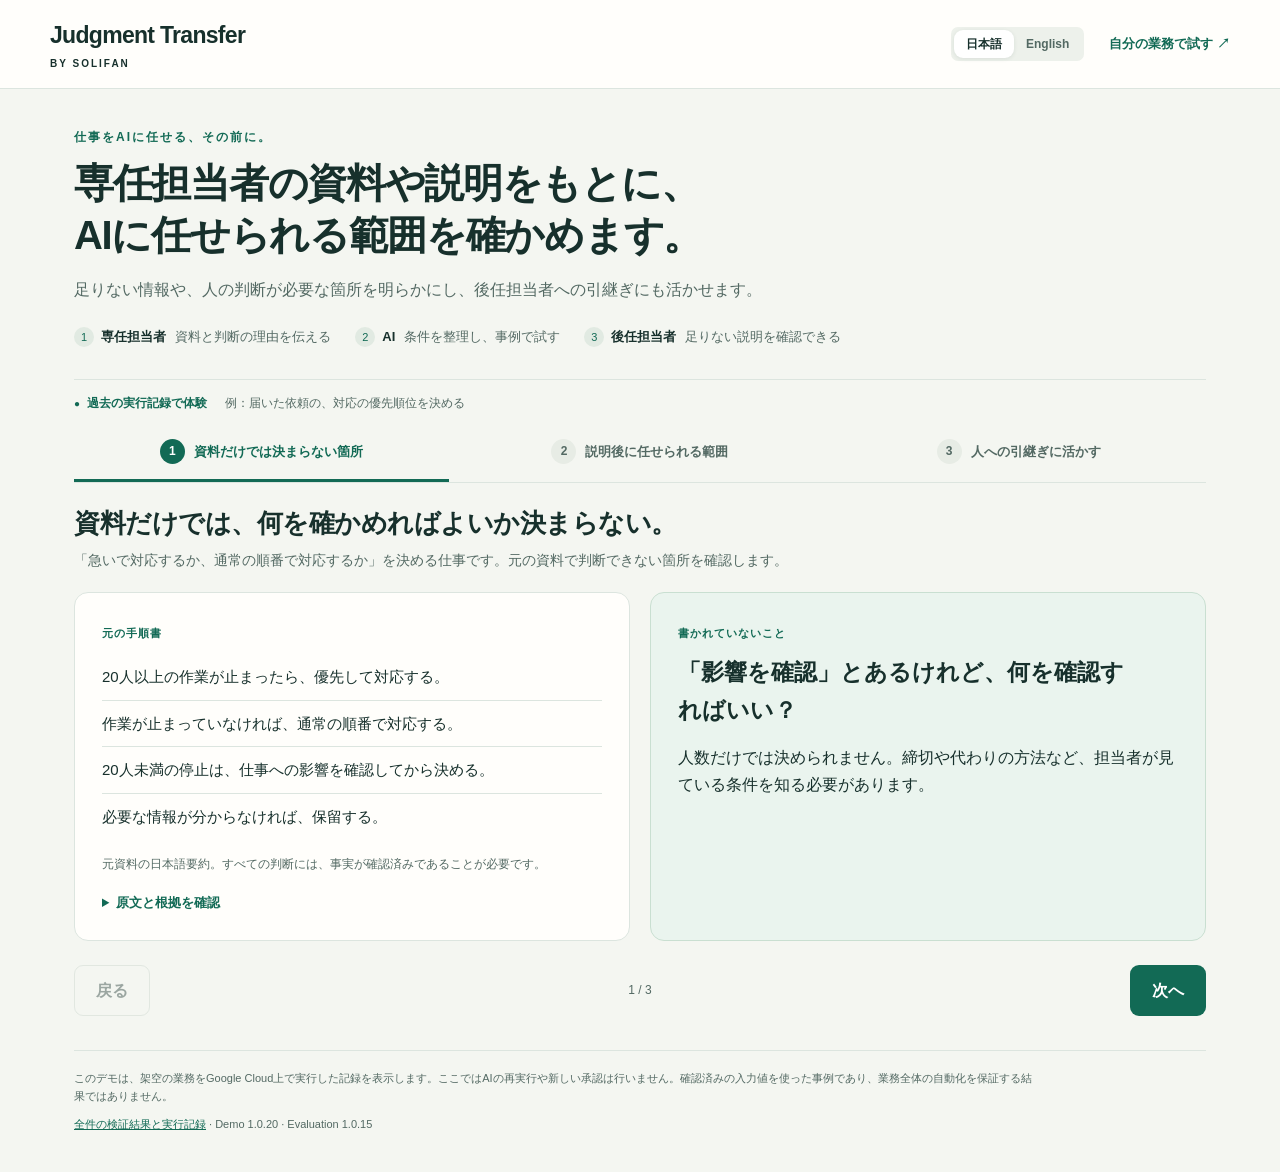
==== app/web/demo/index.html @ 3b1af9bf "Align AI delegation demo, result views and unresolved-source handling in 1.0.20" ====
<!doctype html>
<html lang="ja">
<head><meta charset="utf-8"><meta name="viewport" content="width=device-width,initial-scale=1"><title>Judgment Transfer — AIに任せられる範囲を確かめる</title><link rel="stylesheet" href="demo.css"></head>
<body>
<header><a class="brand" href="#1">Judgment Transfer <span>by SOLIFAN</span></a><div class="header-actions"><div class="language" role="group" aria-label="Language"><button id="ja" aria-pressed="true">日本語</button><button id="en" aria-pressed="false">English</button></div><a id="workspace" class="workspace" href="/">自分の業務で試す ↗</a></div></header>
<main>
<section class="intro"><p class="eyebrow" id="eyebrow"></p><h1 id="headline"></h1><p class="lead" id="lead"></p><div class="roles" id="roles"></div></section>
<div class="demo-bar"><span class="recording" id="recording"></span><span id="example-label"></span></div>
<nav id="steps" aria-label="Demo steps"></nav>
<section id="stage" aria-live="polite"></section>
<div class="step-controls"><button id="previous" class="secondary"></button><span id="progress"></span><button id="next"></button></div>
<footer><p id="scope"></p><a id="evidence-link" href="/assets/review/index.html"></a><span> · </span><span id="version"></span></footer>
</main>
<script src="evidence.js"></script><script src="demo.js"></script>
</body></html>
---- app/web/demo/demo.css ----
*{box-sizing:border-box} :root{--ink:#17302c;--muted:#536963;--line:#dce5df;--green:#126a55;--light:#eaf4ee;--amber:#986217;--paper:#fffefb} body{margin:0;background:#f4f6f1;color:var(--ink);font-family:Inter,"Noto Sans JP",-apple-system,BlinkMacSystemFont,"Segoe UI",sans-serif;font-size:16px;line-height:1.7}button,a{-webkit-tap-highlight-color:transparent}button{font:inherit;cursor:pointer;border:1px solid transparent;border-radius:9px;background:var(--green);color:white;padding:11px 21px;font-weight:650}button:hover{filter:brightness(.94)}button:focus-visible,a:focus-visible,summary:focus-visible{outline:3px solid #c48e37;outline-offset:4px}button:disabled{opacity:.4;cursor:default}a{color:var(--green)}header{min-height:80px;padding:16px max(24px,calc((100vw - 1180px)/2));display:flex;align-items:center;justify-content:space-between;gap:20px;border-bottom:1px solid var(--line);background:var(--paper)}.brand{font-size:23px;font-weight:760;color:var(--ink);text-decoration:none;letter-spacing:-.7px;white-space:nowrap}.brand span{display:block;font-size:10px;letter-spacing:2px;text-transform:uppercase;font-weight:650}.header-actions{display:flex;align-items:center;gap:25px}.language{display:flex;background:#edf1eb;border-radius:7px;padding:3px}.language button{padding:3px 11px;font-size:12px;color:var(--muted);background:none}.language button[aria-pressed=true]{background:white;box-shadow:0 1px 4px #17302c18;color:var(--ink)}.workspace{font-size:13px;font-weight:700;text-decoration:none}main{max-width:1180px;margin:auto;padding:38px 24px}.intro{position:relative;margin-bottom:31px;max-width:960px}.eyebrow{font-size:12px;font-weight:800;letter-spacing:2px;color:var(--green);margin:0 0 10px}h1{white-space:pre-line;font-size:clamp(28px,3.3vw,40px);letter-spacing:-1.3px;line-height:1.3;margin:0 0 15px;font-weight:740}.lead{max-width:900px;color:var(--muted);margin:0;font-size:16px}.roles{display:flex;gap:24px;flex-wrap:wrap;margin-top:22px}.roles span{font-size:13px;color:var(--muted)}.roles b{color:var(--ink);margin-right:9px}.roles i{font-style:normal;font-size:11px;background:#e1eae2;color:var(--green);border-radius:50%;padding:4px 7px;margin-right:7px}.demo-bar{display:flex;gap:18px;flex-wrap:wrap;font-size:12px;padding:13px 0 14px;border-top:1px solid var(--line);color:var(--muted)}.recording{font-weight:700;color:var(--green)}.recording:before{content:'●';margin-right:7px;font-size:10px}nav{display:grid;grid-template-columns:repeat(3,1fr);gap:4px;border-bottom:1px solid var(--line);margin-bottom:22px}nav button{padding:12px 5px 15px;border:0;border-bottom:3px solid transparent;border-radius:0;background:transparent;color:var(--muted);font-size:13px;display:flex;align-items:center;justify-content:center;gap:9px}nav button b{background:#e7ece5;border-radius:50%;width:25px;height:25px;line-height:25px;font-size:12px}nav button[aria-current=step]{color:var(--green);border-color:var(--green)}nav button[aria-current=step] b{background:var(--green);color:white}#stage{min-height:390px}.stage-heading{margin:0 0 20px;display:flex;justify-content:space-between;gap:16px;align-items:center}.stage-heading h2{font-size:26px;line-height:1.4;letter-spacing:-.5px;margin:0}.stage-heading p{margin:7px 0 0;color:var(--muted);font-size:14px}.label{display:inline-block;font-size:11px;font-weight:750;letter-spacing:1px;color:var(--green);margin:0 0 11px}.columns{display:grid;grid-template-columns:1fr 1fr;gap:20px}.card{background:var(--paper);padding:25px 27px;border:1px solid var(--line);border-radius:14px}.card h3{font-size:20px;line-height:1.45;margin:0 0 14px}.card p{margin:0 0 14px}.card p:last-child{margin-bottom:0}.tinted{background:var(--light);border-color:#c9dfd1}.amber{background:#fbf4e7;border-color:#ead8b7}.pill{display:inline-block;padding:4px 10px;border-radius:6px;font-size:12px;font-weight:700;background:var(--light);color:var(--green)}.pill.hold{background:#fff1d5;color:var(--amber)}.paper-lines{padding:0;list-style:none;margin:0}.paper-lines li{padding:10px 0;border-bottom:1px solid var(--line);font-size:15px}.paper-lines li:last-child{border-bottom:0}.question{font-size:23px;line-height:1.65;font-weight:650;max-width:460px}.quote{font-size:18px;font-weight:550;line-height:1.9;margin:0;border-left:3px solid #7ba890;padding-left:20px}.note{font-size:12px;color:var(--muted);line-height:1.7;margin-top:15px!important}.checklist{list-style:none;padding:0;margin:10px 0}.checklist li{padding:9px 0;border-bottom:1px solid var(--line)}.checklist li:before{content:'✓';color:var(--green);font-weight:800;margin-right:12px}.checklist li:last-child{border:0}.outcome{margin:17px 0 0!important;padding-top:15px;border-top:1px solid #c9dfd1;font-size:20px;font-weight:750}.wide-note{margin-top:18px;background:#e8ede7;padding:14px 20px;border-radius:9px;font-size:14px}details{font-size:13px;margin-top:18px;color:var(--muted)}summary{cursor:pointer;font-weight:650;color:var(--green)}pre{white-space:pre-wrap;word-break:break-word;padding:13px;background:#f1f3ee;border-radius:7px;font-size:11px;max-height:300px;overflow:auto}.case-tabs{display:grid;grid-template-columns:repeat(3,1fr);gap:12px;margin-bottom:18px}.case-tabs button{text-align:left;background:white;color:var(--ink);border:1px solid var(--line);padding:14px 17px;font-size:14px}.case-tabs button small{display:block;color:var(--muted);font-size:12px;margin-top:3px}.case-tabs button[aria-pressed=true]{border:2px solid var(--green);padding:13px 16px;background:var(--light)}.facts{display:grid;grid-template-columns:1fr 1fr;gap:8px;margin:10px 0 0}.facts div{padding:9px 10px;background:#f2f4ee;border-radius:7px}.facts dt{font-size:11px;color:var(--muted)}.facts dd{margin:1px 0;font-size:15px;font-weight:650}.facts .unknown{background:#fff0cf;color:#865d1d}.comparison{display:grid;grid-template-columns:1fr 1fr;gap:12px}.comparison>div{padding:16px;background:#f2f4ee;border-radius:9px}.comparison>div:last-child{background:var(--light)}.comparison b{display:block;font-size:23px;margin-top:8px}.comparison small{color:var(--muted);font-size:12px}.receipt-line{font-size:12px;color:var(--green);margin-top:14px!important}.handover{font-size:15px;border-collapse:collapse;width:100%}.handover td,.handover th{padding:12px 5px;text-align:left;border-bottom:1px solid var(--line)}.handover th{font-size:11px;color:var(--muted)}.handover td:last-child{color:var(--muted)}.step-controls{display:flex;justify-content:space-between;align-items:center;margin-top:24px}.secondary{background:transparent;color:var(--ink);border:1px solid #c6d2c9}#progress{font-size:12px;color:var(--muted)}footer{border-top:1px solid var(--line);margin-top:34px;padding-top:18px;font-size:11px;color:var(--muted)}footer p{max-width:960px;margin:0 0 9px}.action-row{display:flex;gap:14px;align-items:center;flex-wrap:wrap;margin-top:20px}.action-link{display:inline-block;background:var(--green);color:white;padding:11px 20px;border-radius:8px;text-decoration:none;font-weight:650}.screen-reader{position:absolute;width:1px;height:1px;padding:0;margin:-1px;overflow:hidden;clip:rect(0,0,0,0);white-space:nowrap;border:0}@media(max-width:760px){header{padding:12px 18px;align-items:start}.brand{font-size:18px}.header-actions{gap:8px;flex-direction:column;align-items:end}.workspace{font-size:11px}main{padding:26px 18px}.intro{margin-bottom:24px}h1{font-size:32px}.lead{font-size:14px}.roles{gap:8px 18px}.roles span{font-size:11px}.roles i{display:none}nav{gap:0}nav button{font-size:10px;display:block;padding:8px 1px}nav button b{display:block;margin:auto auto 5px}#stage{min-height:0}.stage-heading h2{font-size:23px}.columns{grid-template-columns:1fr}.card{padding:21px}.case-tabs{gap:6px}.case-tabs button{font-size:11px;padding:10px}.case-tabs button[aria-pressed=true]{padding:9px}.case-tabs button small{font-size:10px}.comparison b{font-size:21px}.question{font-size:21px}.step-controls button{font-size:13px;padding:10px 14px}.handover{font-size:13px}}@media(prefers-reduced-motion:no-preference){#stage{animation:appear .2s ease-out}@keyframes appear{from{opacity:.4;transform:translateY(3px)}to{opacity:1;transform:translateY(0)}}}

.results-first{grid-template-columns:1.2fr 1fr}.result-explanation{margin-top:18px!important}.supporting-details{margin-top:18px}.supporting-details>.card{padding-top:18px;padding-bottom:18px}.supporting-details details{margin-top:0}.supporting-details details[open]>summary{margin-bottom:18px}.supporting-details details details{margin-top:18px}.supporting-details .outcome{margin-bottom:22px!important}@media(max-width:760px){.results-first{grid-template-columns:1fr}nav button{font-size:11px;padding:10px 6px}nav button b{margin-bottom:7px}}
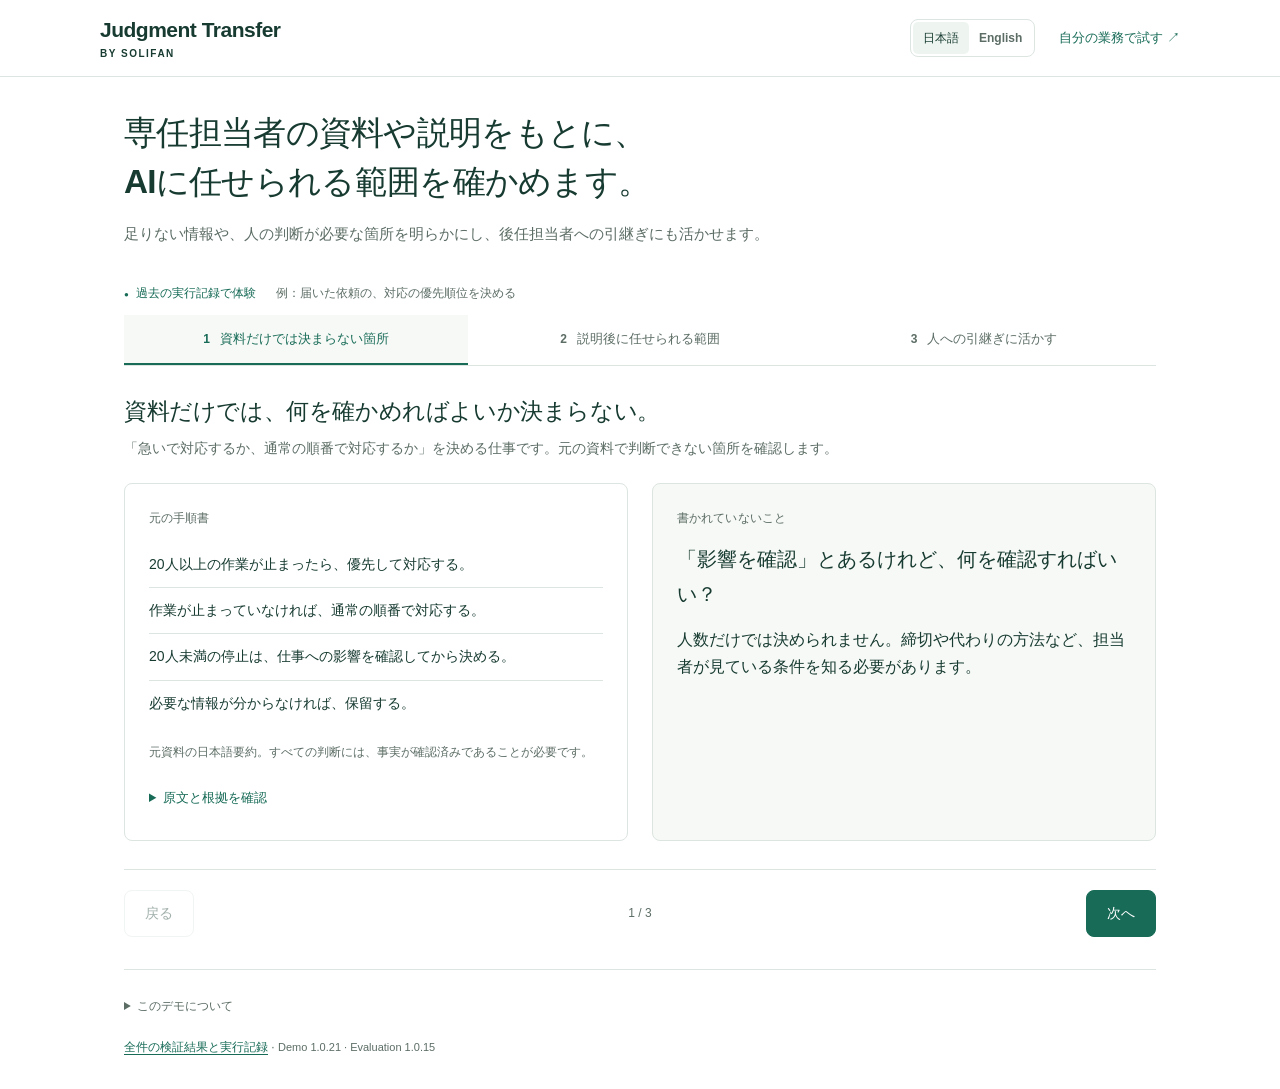
==== commit a6aca53f: "Simplify layout and prioritize the next action across Judgment Transfer 1.0.21" ====
--- a/app/web/demo/index.html
+++ b/app/web/demo/index.html
@@ -4,12 +4,12 @@
 <body>
 <header><a class="brand" href="#1">Judgment Transfer <span>by SOLIFAN</span></a><div class="header-actions"><div class="language" role="group" aria-label="Language"><button id="ja" aria-pressed="true">日本語</button><button id="en" aria-pressed="false">English</button></div><a id="workspace" class="workspace" href="/">自分の業務で試す ↗</a></div></header>
 <main>
-<section class="intro"><p class="eyebrow" id="eyebrow"></p><h1 id="headline"></h1><p class="lead" id="lead"></p><div class="roles" id="roles"></div></section>
+<section class="intro"><p class="eyebrow" id="eyebrow"></p><h1 id="headline"></h1><p class="lead" id="lead"></p></section>
 <div class="demo-bar"><span class="recording" id="recording"></span><span id="example-label"></span></div>
 <nav id="steps" aria-label="Demo steps"></nav>
 <section id="stage" aria-live="polite"></section>
 <div class="step-controls"><button id="previous" class="secondary"></button><span id="progress"></span><button id="next"></button></div>
-<footer><p id="scope"></p><a id="evidence-link" href="/assets/review/index.html"></a><span> · </span><span id="version"></span></footer>
+<footer><details><summary id="about-label"></summary><p id="scope"></p><div class="roles" id="roles"></div></details><a id="evidence-link" href="/assets/review/index.html"></a><span> · </span><span id="version"></span></footer>
 </main>
 <script src="evidence.js"></script><script src="demo.js"></script>
 </body></html>
--- a/app/web/demo/demo.css
+++ b/app/web/demo/demo.css
@@ -1,3 +1,11 @@
-*{box-sizing:border-box} :root{--ink:#17302c;--muted:#536963;--line:#dce5df;--green:#126a55;--light:#eaf4ee;--amber:#986217;--paper:#fffefb} body{margin:0;background:#f4f6f1;color:var(--ink);font-family:Inter,"Noto Sans JP",-apple-system,BlinkMacSystemFont,"Segoe UI",sans-serif;font-size:16px;line-height:1.7}button,a{-webkit-tap-highlight-color:transparent}button{font:inherit;cursor:pointer;border:1px solid transparent;border-radius:9px;background:var(--green);color:white;padding:11px 21px;font-weight:650}button:hover{filter:brightness(.94)}button:focus-visible,a:focus-visible,summary:focus-visible{outline:3px solid #c48e37;outline-offset:4px}button:disabled{opacity:.4;cursor:default}a{color:var(--green)}header{min-height:80px;padding:16px max(24px,calc((100vw - 1180px)/2));display:flex;align-items:center;justify-content:space-between;gap:20px;border-bottom:1px solid var(--line);background:var(--paper)}.brand{font-size:23px;font-weight:760;color:var(--ink);text-decoration:none;letter-spacing:-.7px;white-space:nowrap}.brand span{display:block;font-size:10px;letter-spacing:2px;text-transform:uppercase;font-weight:650}.header-actions{display:flex;align-items:center;gap:25px}.language{display:flex;background:#edf1eb;border-radius:7px;padding:3px}.language button{padding:3px 11px;font-size:12px;color:var(--muted);background:none}.language button[aria-pressed=true]{background:white;box-shadow:0 1px 4px #17302c18;color:var(--ink)}.workspace{font-size:13px;font-weight:700;text-decoration:none}main{max-width:1180px;margin:auto;padding:38px 24px}.intro{position:relative;margin-bottom:31px;max-width:960px}.eyebrow{font-size:12px;font-weight:800;letter-spacing:2px;color:var(--green);margin:0 0 10px}h1{white-space:pre-line;font-size:clamp(28px,3.3vw,40px);letter-spacing:-1.3px;line-height:1.3;margin:0 0 15px;font-weight:740}.lead{max-width:900px;color:var(--muted);margin:0;font-size:16px}.roles{display:flex;gap:24px;flex-wrap:wrap;margin-top:22px}.roles span{font-size:13px;color:var(--muted)}.roles b{color:var(--ink);margin-right:9px}.roles i{font-style:normal;font-size:11px;background:#e1eae2;color:var(--green);border-radius:50%;padding:4px 7px;margin-right:7px}.demo-bar{display:flex;gap:18px;flex-wrap:wrap;font-size:12px;padding:13px 0 14px;border-top:1px solid var(--line);color:var(--muted)}.recording{font-weight:700;color:var(--green)}.recording:before{content:'●';margin-right:7px;font-size:10px}nav{display:grid;grid-template-columns:repeat(3,1fr);gap:4px;border-bottom:1px solid var(--line);margin-bottom:22px}nav button{padding:12px 5px 15px;border:0;border-bottom:3px solid transparent;border-radius:0;background:transparent;color:var(--muted);font-size:13px;display:flex;align-items:center;justify-content:center;gap:9px}nav button b{background:#e7ece5;border-radius:50%;width:25px;height:25px;line-height:25px;font-size:12px}nav button[aria-current=step]{color:var(--green);border-color:var(--green)}nav button[aria-current=step] b{background:var(--green);color:white}#stage{min-height:390px}.stage-heading{margin:0 0 20px;display:flex;justify-content:space-between;gap:16px;align-items:center}.stage-heading h2{font-size:26px;line-height:1.4;letter-spacing:-.5px;margin:0}.stage-heading p{margin:7px 0 0;color:var(--muted);font-size:14px}.label{display:inline-block;font-size:11px;font-weight:750;letter-spacing:1px;color:var(--green);margin:0 0 11px}.columns{display:grid;grid-template-columns:1fr 1fr;gap:20px}.card{background:var(--paper);padding:25px 27px;border:1px solid var(--line);border-radius:14px}.card h3{font-size:20px;line-height:1.45;margin:0 0 14px}.card p{margin:0 0 14px}.card p:last-child{margin-bottom:0}.tinted{background:var(--light);border-color:#c9dfd1}.amber{background:#fbf4e7;border-color:#ead8b7}.pill{display:inline-block;padding:4px 10px;border-radius:6px;font-size:12px;font-weight:700;background:var(--light);color:var(--green)}.pill.hold{background:#fff1d5;color:var(--amber)}.paper-lines{padding:0;list-style:none;margin:0}.paper-lines li{padding:10px 0;border-bottom:1px solid var(--line);font-size:15px}.paper-lines li:last-child{border-bottom:0}.question{font-size:23px;line-height:1.65;font-weight:650;max-width:460px}.quote{font-size:18px;font-weight:550;line-height:1.9;margin:0;border-left:3px solid #7ba890;padding-left:20px}.note{font-size:12px;color:var(--muted);line-height:1.7;margin-top:15px!important}.checklist{list-style:none;padding:0;margin:10px 0}.checklist li{padding:9px 0;border-bottom:1px solid var(--line)}.checklist li:before{content:'✓';color:var(--green);font-weight:800;margin-right:12px}.checklist li:last-child{border:0}.outcome{margin:17px 0 0!important;padding-top:15px;border-top:1px solid #c9dfd1;font-size:20px;font-weight:750}.wide-note{margin-top:18px;background:#e8ede7;padding:14px 20px;border-radius:9px;font-size:14px}details{font-size:13px;margin-top:18px;color:var(--muted)}summary{cursor:pointer;font-weight:650;color:var(--green)}pre{white-space:pre-wrap;word-break:break-word;padding:13px;background:#f1f3ee;border-radius:7px;font-size:11px;max-height:300px;overflow:auto}.case-tabs{display:grid;grid-template-columns:repeat(3,1fr);gap:12px;margin-bottom:18px}.case-tabs button{text-align:left;background:white;color:var(--ink);border:1px solid var(--line);padding:14px 17px;font-size:14px}.case-tabs button small{display:block;color:var(--muted);font-size:12px;margin-top:3px}.case-tabs button[aria-pressed=true]{border:2px solid var(--green);padding:13px 16px;background:var(--light)}.facts{display:grid;grid-template-columns:1fr 1fr;gap:8px;margin:10px 0 0}.facts div{padding:9px 10px;background:#f2f4ee;border-radius:7px}.facts dt{font-size:11px;color:var(--muted)}.facts dd{margin:1px 0;font-size:15px;font-weight:650}.facts .unknown{background:#fff0cf;color:#865d1d}.comparison{display:grid;grid-template-columns:1fr 1fr;gap:12px}.comparison>div{padding:16px;background:#f2f4ee;border-radius:9px}.comparison>div:last-child{background:var(--light)}.comparison b{display:block;font-size:23px;margin-top:8px}.comparison small{color:var(--muted);font-size:12px}.receipt-line{font-size:12px;color:var(--green);margin-top:14px!important}.handover{font-size:15px;border-collapse:collapse;width:100%}.handover td,.handover th{padding:12px 5px;text-align:left;border-bottom:1px solid var(--line)}.handover th{font-size:11px;color:var(--muted)}.handover td:last-child{color:var(--muted)}.step-controls{display:flex;justify-content:space-between;align-items:center;margin-top:24px}.secondary{background:transparent;color:var(--ink);border:1px solid #c6d2c9}#progress{font-size:12px;color:var(--muted)}footer{border-top:1px solid var(--line);margin-top:34px;padding-top:18px;font-size:11px;color:var(--muted)}footer p{max-width:960px;margin:0 0 9px}.action-row{display:flex;gap:14px;align-items:center;flex-wrap:wrap;margin-top:20px}.action-link{display:inline-block;background:var(--green);color:white;padding:11px 20px;border-radius:8px;text-decoration:none;font-weight:650}.screen-reader{position:absolute;width:1px;height:1px;padding:0;margin:-1px;overflow:hidden;clip:rect(0,0,0,0);white-space:nowrap;border:0}@media(max-width:760px){header{padding:12px 18px;align-items:start}.brand{font-size:18px}.header-actions{gap:8px;flex-direction:column;align-items:end}.workspace{font-size:11px}main{padding:26px 18px}.intro{margin-bottom:24px}h1{font-size:32px}.lead{font-size:14px}.roles{gap:8px 18px}.roles span{font-size:11px}.roles i{display:none}nav{gap:0}nav button{font-size:10px;display:block;padding:8px 1px}nav button b{display:block;margin:auto auto 5px}#stage{min-height:0}.stage-heading h2{font-size:23px}.columns{grid-template-columns:1fr}.card{padding:21px}.case-tabs{gap:6px}.case-tabs button{font-size:11px;padding:10px}.case-tabs button[aria-pressed=true]{padding:9px}.case-tabs button small{font-size:10px}.comparison b{font-size:21px}.question{font-size:21px}.step-controls button{font-size:13px;padding:10px 14px}.handover{font-size:13px}}@media(prefers-reduced-motion:no-preference){#stage{animation:appear .2s ease-out}@keyframes appear{from{opacity:.4;transform:translateY(3px)}to{opacity:1;transform:translateY(0)}}}
-
-.results-first{grid-template-columns:1.2fr 1fr}.result-explanation{margin-top:18px!important}.supporting-details{margin-top:18px}.supporting-details>.card{padding-top:18px;padding-bottom:18px}.supporting-details details{margin-top:0}.supporting-details details[open]>summary{margin-bottom:18px}.supporting-details details details{margin-top:18px}.supporting-details .outcome{margin-bottom:22px!important}@media(max-width:760px){.results-first{grid-template-columns:1fr}nav button{font-size:11px;padding:10px 6px}nav button b{margin-bottom:7px}}
+:root{--ink:#173b31;--muted:#5c6d65;--line:#dce5df;--green:#176b57;--soft:#f7f9f6;--light:#eef5f0;--amber:#825b20;--paper:#fff;font-family:Inter,"Noto Sans JP",-apple-system,BlinkMacSystemFont,"Segoe UI",sans-serif;color:var(--ink);background:var(--paper);font-synthesis:none}
+*{box-sizing:border-box}body{margin:0;font-size:16px;line-height:1.7}button,a{-webkit-tap-highlight-color:transparent}button{font:inherit;font-size:14px;font-weight:650;cursor:pointer;border:1px solid var(--green);border-radius:8px;background:var(--green);color:#fff;padding:11px 20px;min-height:44px}button:hover:enabled,.action-link:hover{filter:brightness(.94)}button:disabled{opacity:.4;cursor:default}button:focus-visible,a:focus-visible,summary:focus-visible{outline:3px solid #a6cdbd;outline-offset:4px}a{color:var(--green);text-underline-offset:3px}
+header{min-height:76px;padding:16px max(24px,calc((100vw - 1080px)/2));display:flex;align-items:center;justify-content:space-between;gap:20px;border-bottom:1px solid var(--line)}.brand{font-size:21px;font-weight:750;letter-spacing:-.5px;line-height:1.3;color:var(--ink);text-decoration:none;white-space:nowrap}.brand span{display:block;font-size:10px;letter-spacing:1.5px;text-transform:uppercase;font-weight:600;margin-top:4px}.header-actions{display:flex;align-items:center;gap:24px}.language{display:flex;padding:2px;border:1px solid var(--line);border-radius:8px}.language button{min-height:32px;padding:3px 10px;font-size:12px;background:transparent;border:0;color:var(--muted);border-radius:5px}.language button[aria-pressed=true]{background:var(--light);color:var(--ink)}.workspace{font-size:13px;font-weight:650;text-decoration:none}
+main{max-width:1080px;margin:auto;padding:32px 24px}.intro{margin-bottom:24px}.eyebrow{display:none}h1{white-space:pre-line;font-size:clamp(26px,2.6vw,34px);font-weight:700;letter-spacing:-.7px;line-height:1.45;margin:0 0 14px}.lead{color:var(--muted);font-size:15px;line-height:1.8;margin:0;max-width:960px}.demo-bar{display:flex;gap:8px 20px;flex-wrap:wrap;align-items:center;font-size:12px;padding:12px 0;color:var(--muted)}.recording{font-weight:650;color:var(--green)}.recording:before{content:'●';font-size:8px;margin-right:7px}
+nav{display:grid;grid-template-columns:repeat(3,minmax(0,1fr));gap:0;border-bottom:1px solid var(--line);margin-bottom:28px}nav button{min-width:0;padding:14px 8px;border:0;border-bottom:2px solid transparent;border-radius:0;background:transparent;color:var(--muted);font-size:13px;display:flex;align-items:center;justify-content:center;gap:10px;line-height:1.5}nav button b{font-size:12px;font-weight:600}nav button[aria-current=step]{color:var(--green);border-bottom-color:var(--green);background:var(--soft)}#stage{min-height:340px}.stage-heading{margin:0 0 22px}.stage-heading h2{font-size:23px;font-weight:680;line-height:1.5;letter-spacing:-.4px;margin:0}.stage-heading p{margin:8px 0 0;color:var(--muted);font-size:14px;line-height:1.75;max-width:850px}
+.columns{display:grid;grid-template-columns:repeat(2,minmax(0,1fr));gap:24px}.columns>*{min-width:0}.card{padding:24px;border:1px solid var(--line);border-radius:8px;background:var(--paper)}.card h3{font-size:18px;line-height:1.6;margin:0 0 14px;font-weight:650}.card p{margin:0 0 14px}.card p:last-child{margin-bottom:0}.tinted{background:var(--soft)}.label{display:block;color:var(--muted);font-size:12px;font-weight:650;margin:0 0 14px;letter-spacing:.1px}.paper-lines{list-style:none;padding:0;margin:0}.paper-lines li{font-size:14px;padding:10px 0;border-bottom:1px solid var(--line);line-height:1.8}.paper-lines li:last-child{border:0}.question{font-size:20px;font-weight:650;line-height:1.75}.note{font-size:12px;color:var(--muted);line-height:1.8;margin-top:16px!important}.quote{font-size:16px;line-height:1.9;margin:16px 0;border-left:2px solid #a6cdbd;padding-left:18px}.checklist{list-style:none;padding:0;margin:12px 0}.checklist li{padding:10px 0;border-bottom:1px solid var(--line)}.checklist li:before{content:'✓';color:var(--green);margin-right:12px}.checklist li:last-child{border:0}.outcome{margin-top:20px!important;padding-top:16px;border-top:1px solid var(--line);font-weight:650;font-size:18px}.wide-note{font-size:13px;line-height:1.8;color:var(--muted);border-left:2px solid var(--line);padding:8px 16px;margin-top:24px}.wide-note p{margin-top:8px}
+details{font-size:13px;color:var(--muted);margin-top:18px}summary{cursor:pointer;color:var(--green);font-weight:600;line-height:1.7;padding:6px 0}details[open]>summary{margin-bottom:14px}pre{font-size:11px;line-height:1.7;padding:16px;background:var(--soft);border-radius:6px;white-space:pre-wrap;overflow-wrap:anywhere;max-height:320px;overflow:auto}
+.case-tabs{display:flex;gap:0;border-bottom:1px solid var(--line);margin:0 0 20px}.case-tabs button{flex:1;min-width:0;text-align:left;border:0;border-bottom:2px solid transparent;border-radius:0;padding:12px 16px;background:transparent;color:var(--ink);font-size:14px}.case-tabs button small{display:block;font-size:12px;font-weight:400;color:var(--muted);margin-top:4px}.case-tabs button[aria-pressed=true]{background:var(--light);border-bottom-color:var(--green)}.results-first{grid-template-columns:minmax(0,1.2fr) minmax(0,1fr)}.result-explanation{margin-top:20px!important;line-height:1.85}.comparison{display:grid;grid-template-columns:repeat(2,minmax(0,1fr));gap:20px;padding-bottom:20px;border-bottom:1px solid var(--line)}.comparison>div{min-width:0;padding:0 0 0 0}.comparison>div:last-child{border-left:1px solid var(--line);padding-left:20px}.comparison small{font-size:12px;color:var(--muted);display:block;line-height:1.7;min-height:3.4em}.comparison b{font-size:23px;line-height:1.45;display:block;margin-top:10px;font-weight:680;overflow-wrap:anywhere}.comparison>div:last-child b{color:var(--green)}.receipt-line{color:var(--muted);font-size:12px;margin-top:14px!important}.facts{display:block;margin:0}.facts>div{display:grid;grid-template-columns:minmax(0,1fr) minmax(0,1fr);gap:16px;padding:9px 0;border-bottom:1px solid var(--line)}.facts>div:last-child{border-bottom:0}.facts dt{font-size:12px;color:var(--muted)}.facts dd{font-size:14px;font-weight:600;margin:0}.facts .unknown dd{color:var(--amber)}.supporting-details{display:block;border-top:1px solid var(--line);margin-top:24px}.supporting-details>.card{padding:10px 0;border:0;border-bottom:1px solid var(--line);border-radius:0}.supporting-details details{margin-top:0}.supporting-details details details{margin-top:18px}.supporting-details .outcome{margin-bottom:22px!important}
+.handover-layout{grid-template-columns:1fr}.handover-layout>.card:last-child{background:transparent;border:0;border-top:1px solid var(--line);border-radius:0;padding:24px 0 0}.handover{font-size:14px;border-collapse:collapse;width:100%;table-layout:fixed}.handover th,.handover td{padding:14px 8px 14px 0;text-align:left;border-bottom:1px solid var(--line);overflow-wrap:anywhere;vertical-align:top}.handover th{font-size:12px;font-weight:600;color:var(--muted)}.handover td:last-child{color:var(--muted);padding-left:20px}.action-row{display:flex;gap:14px;align-items:center;flex-wrap:wrap;margin-top:22px}.action-link{display:inline-block;background:var(--green);color:white;text-decoration:none;border-radius:8px;padding:11px 20px;font-size:14px;font-weight:650;min-height:44px}.secondary{background:transparent;border:1px solid var(--line);color:var(--ink)}.step-controls{display:flex;align-items:center;justify-content:space-between;gap:16px;margin-top:28px;padding-top:20px;border-top:1px solid var(--line)}#progress{font-size:12px;color:var(--muted)}footer{margin-top:32px;padding-top:20px;border-top:1px solid var(--line);font-size:12px;color:var(--muted)}footer details{margin:0 0 14px}footer summary{font-size:12px;color:var(--muted)}footer p{margin:0 0 14px;max-width:900px}.roles{display:flex;gap:12px 24px;flex-wrap:wrap}.roles span{font-size:12px;color:var(--muted)}.roles b{color:var(--ink);display:block;font-weight:600}.roles i{display:none}#version{font-size:11px}.screen-reader{position:absolute;width:1px;height:1px;padding:0;margin:-1px;overflow:hidden;clip:rect(0,0,0,0);white-space:nowrap;border:0}
+@media(max-width:720px){header{padding:14px 18px;align-items:flex-start;gap:12px}.brand{font-size:18px}.header-actions{flex-direction:column;align-items:flex-end;gap:8px}.workspace{font-size:11px}.language button{font-size:11px;padding:3px 8px}main{padding:26px 18px}.intro{margin-bottom:20px}h1{font-size:26px;line-height:1.5;letter-spacing:-.5px}.lead{font-size:14px}.demo-bar{font-size:11px;gap:4px 12px}nav{margin-bottom:24px}nav button{font-size:11px;display:block;line-height:1.6;padding:11px 5px}nav button b{display:block;font-size:11px;margin-bottom:4px}.stage-heading h2{font-size:21px}.stage-heading p{font-size:13px}.columns,.results-first{grid-template-columns:1fr;gap:18px}.card{padding:20px}.case-tabs button{padding:12px 8px;font-size:12px}.case-tabs button small{font-size:10px}.comparison{gap:14px}.comparison>div:last-child{padding-left:14px}.comparison b{font-size:20px}.comparison small{font-size:11px}.question{font-size:19px}.supporting-details{display:block}.handover{font-size:13px}.handover td:last-child{padding-left:14px}.roles{display:grid;gap:12px}.step-controls button{font-size:13px;padding:10px 16px}#stage{min-height:0}}
+@media(max-width:380px){header{flex-wrap:wrap}.header-actions{width:100%;flex-direction:row;justify-content:space-between;align-items:center}.case-tabs button{font-size:11px;padding:10px 5px}.comparison b{font-size:18px}}
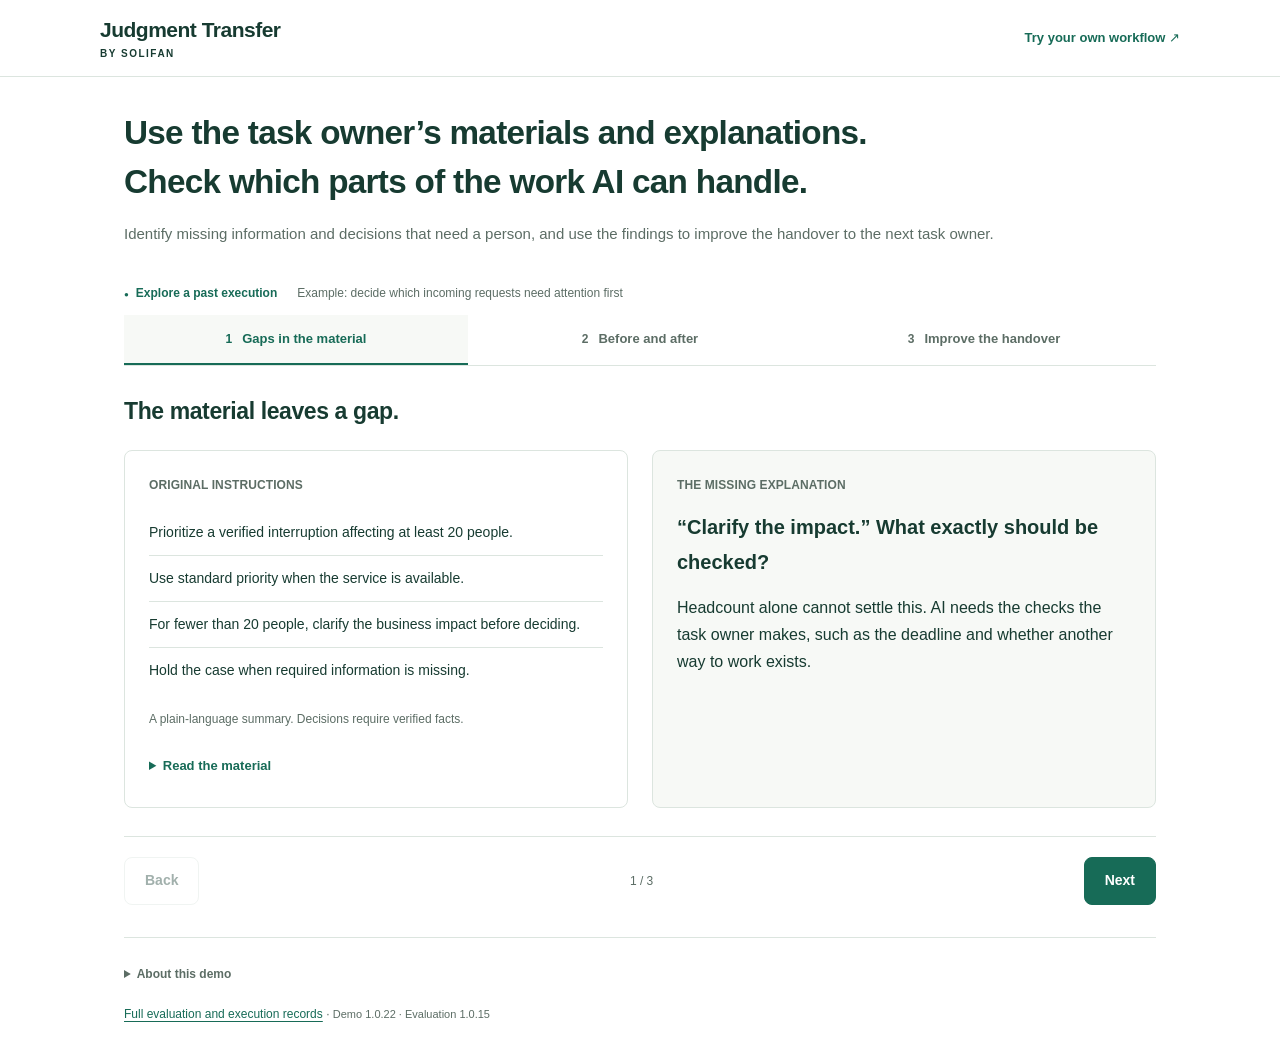
==== commit 1822a108: "Release 1.0.23: review documents, finalize named evidence, and confirm history deletion Add generic " ====
--- a/app/web/demo/index.html
+++ b/app/web/demo/index.html
@@ -1,8 +1,8 @@
 <!doctype html>
-<html lang="ja">
-<head><meta charset="utf-8"><meta name="viewport" content="width=device-width,initial-scale=1"><title>Judgment Transfer — AIに任せられる範囲を確かめる</title><link rel="stylesheet" href="demo.css"></head>
+<html lang="en">
+<head><meta charset="utf-8"><meta name="viewport" content="width=device-width,initial-scale=1"><title>Judgment Transfer — Check what AI can handle</title><link rel="stylesheet" href="demo.css"></head>
 <body>
-<header><a class="brand" href="#1">Judgment Transfer <span>by SOLIFAN</span></a><div class="header-actions"><div class="language" role="group" aria-label="Language"><button id="ja" aria-pressed="true">日本語</button><button id="en" aria-pressed="false">English</button></div><a id="workspace" class="workspace" href="/">自分の業務で試す ↗</a></div></header>
+<header><a class="brand" href="#1">Judgment Transfer <span>by SOLIFAN</span></a><div class="header-actions"><div class="language" hidden role="group" aria-label="Language"><button id="ja" aria-pressed="false">日本語</button><button id="en" aria-pressed="true">English</button></div><a id="workspace" class="workspace" href="/">Try your own workflow ↗</a></div></header>
 <main>
 <section class="intro"><p class="eyebrow" id="eyebrow"></p><h1 id="headline"></h1><p class="lead" id="lead"></p></section>
 <div class="demo-bar"><span class="recording" id="recording"></span><span id="example-label"></span></div>
--- a/app/web/demo/demo.css
+++ b/app/web/demo/demo.css
@@ -9,3 +9,5 @@
 .handover-layout{grid-template-columns:1fr}.handover-layout>.card:last-child{background:transparent;border:0;border-top:1px solid var(--line);border-radius:0;padding:24px 0 0}.handover{font-size:14px;border-collapse:collapse;width:100%;table-layout:fixed}.handover th,.handover td{padding:14px 8px 14px 0;text-align:left;border-bottom:1px solid var(--line);overflow-wrap:anywhere;vertical-align:top}.handover th{font-size:12px;font-weight:600;color:var(--muted)}.handover td:last-child{color:var(--muted);padding-left:20px}.action-row{display:flex;gap:14px;align-items:center;flex-wrap:wrap;margin-top:22px}.action-link{display:inline-block;background:var(--green);color:white;text-decoration:none;border-radius:8px;padding:11px 20px;font-size:14px;font-weight:650;min-height:44px}.secondary{background:transparent;border:1px solid var(--line);color:var(--ink)}.step-controls{display:flex;align-items:center;justify-content:space-between;gap:16px;margin-top:28px;padding-top:20px;border-top:1px solid var(--line)}#progress{font-size:12px;color:var(--muted)}footer{margin-top:32px;padding-top:20px;border-top:1px solid var(--line);font-size:12px;color:var(--muted)}footer details{margin:0 0 14px}footer summary{font-size:12px;color:var(--muted)}footer p{margin:0 0 14px;max-width:900px}.roles{display:flex;gap:12px 24px;flex-wrap:wrap}.roles span{font-size:12px;color:var(--muted)}.roles b{color:var(--ink);display:block;font-weight:600}.roles i{display:none}#version{font-size:11px}.screen-reader{position:absolute;width:1px;height:1px;padding:0;margin:-1px;overflow:hidden;clip:rect(0,0,0,0);white-space:nowrap;border:0}
 @media(max-width:720px){header{padding:14px 18px;align-items:flex-start;gap:12px}.brand{font-size:18px}.header-actions{flex-direction:column;align-items:flex-end;gap:8px}.workspace{font-size:11px}.language button{font-size:11px;padding:3px 8px}main{padding:26px 18px}.intro{margin-bottom:20px}h1{font-size:26px;line-height:1.5;letter-spacing:-.5px}.lead{font-size:14px}.demo-bar{font-size:11px;gap:4px 12px}nav{margin-bottom:24px}nav button{font-size:11px;display:block;line-height:1.6;padding:11px 5px}nav button b{display:block;font-size:11px;margin-bottom:4px}.stage-heading h2{font-size:21px}.stage-heading p{font-size:13px}.columns,.results-first{grid-template-columns:1fr;gap:18px}.card{padding:20px}.case-tabs button{padding:12px 8px;font-size:12px}.case-tabs button small{font-size:10px}.comparison{gap:14px}.comparison>div:last-child{padding-left:14px}.comparison b{font-size:20px}.comparison small{font-size:11px}.question{font-size:19px}.supporting-details{display:block}.handover{font-size:13px}.handover td:last-child{padding-left:14px}.roles{display:grid;gap:12px}.step-controls button{font-size:13px;padding:10px 16px}#stage{min-height:0}}
 @media(max-width:380px){header{flex-wrap:wrap}.header-actions{width:100%;flex-direction:row;justify-content:space-between;align-items:center}.case-tabs button{font-size:11px;padding:10px 5px}.comparison b{font-size:18px}}
+
+.language[hidden]{display:none}
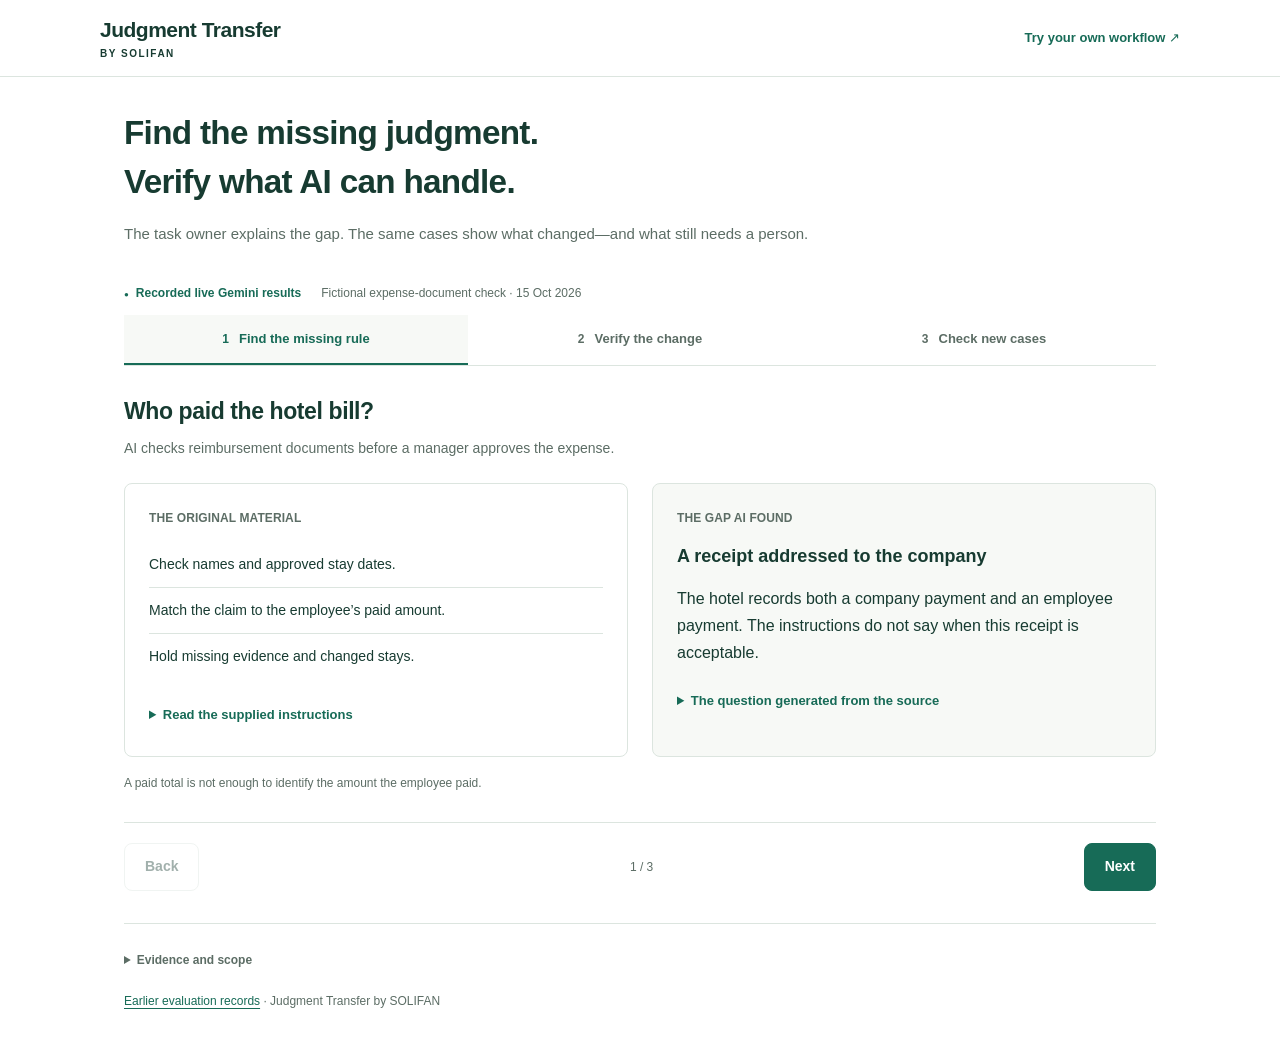
==== commit 5a191b9d: "Release 1.0.31: open saved comparisons and show verified expense demo" ====
--- a/app/web/demo/index.html
+++ b/app/web/demo/index.html
@@ -1,15 +1,9 @@
 <!doctype html>
-<html lang="en">
-<head><meta charset="utf-8"><meta name="viewport" content="width=device-width,initial-scale=1"><title>Judgment Transfer — Check what AI can handle</title><link rel="stylesheet" href="demo.css"></head>
-<body>
-<header><a class="brand" href="#1">Judgment Transfer <span>by SOLIFAN</span></a><div class="header-actions"><div class="language" hidden role="group" aria-label="Language"><button id="ja" aria-pressed="false">日本語</button><button id="en" aria-pressed="true">English</button></div><a id="workspace" class="workspace" href="/">Try your own workflow ↗</a></div></header>
-<main>
-<section class="intro"><p class="eyebrow" id="eyebrow"></p><h1 id="headline"></h1><p class="lead" id="lead"></p></section>
-<div class="demo-bar"><span class="recording" id="recording"></span><span id="example-label"></span></div>
-<nav id="steps" aria-label="Demo steps"></nav>
-<section id="stage" aria-live="polite"></section>
-<div class="step-controls"><button id="previous" class="secondary"></button><span id="progress"></span><button id="next"></button></div>
-<footer><details><summary id="about-label"></summary><p id="scope"></p><div class="roles" id="roles"></div></details><a id="evidence-link" href="/assets/review/index.html"></a><span> · </span><span id="version"></span></footer>
-</main>
-<script src="evidence.js"></script><script src="demo.js"></script>
-</body></html>
+<html lang="en"><head><meta charset="utf-8"><meta name="viewport" content="width=device-width,initial-scale=1"><title>Judgment Transfer — See what the explanation changes</title><link rel="stylesheet" href="demo.css"></head>
+<body><header><a class="brand" href="#1">Judgment Transfer <span>by SOLIFAN</span></a><a class="workspace" href="/">Try your own workflow ↗</a></header>
+<main><section class="intro"><p class="eyebrow">BEFORE YOU HAND A JOB TO AI</p><h1>Find the missing judgment.<br>Verify what AI can handle.</h1><p class="lead">The task owner explains the gap. The same cases show what changed—and what still needs a person.</p></section>
+<div class="demo-bar"><span class="recording">Recorded live Gemini results</span><span>Fictional expense-document check · 15 Oct 2026</span></div>
+<nav id="steps" aria-label="Demo steps"></nav><section id="stage" aria-live="polite"></section>
+<div class="step-controls"><button id="previous" class="secondary">Back</button><span id="progress"></span><button id="next">Next</button></div>
+<footer><details><summary>Evidence and scope</summary><p id="scope"></p><p id="protocol"></p><p id="record-note"></p><p>Gemini reads the policy and claim documents. Cloud Run executes the isolated checks; Firestore retains versioned decisions and evidence links.</p><pre id="record-ids"></pre></details><a href="/assets/review/index.html">Earlier evaluation records</a><span> · Judgment Transfer by SOLIFAN</span></footer></main>
+<script src="evidence.js"></script><script src="demo.js"></script></body></html>
--- a/app/web/demo/demo.css
+++ b/app/web/demo/demo.css
@@ -11,3 +11,4 @@
 @media(max-width:380px){header{flex-wrap:wrap}.header-actions{width:100%;flex-direction:row;justify-content:space-between;align-items:center}.case-tabs button{font-size:11px;padding:10px 5px}.comparison b{font-size:18px}}
 
 .language[hidden]{display:none}
+.handover-box{margin-top:24px;padding:24px 0;border-top:1px solid var(--line)}.handover-box h3{font-size:20px;margin:0 0 10px}.handover-box p{max-width:760px;margin:0}.handover-box .note{margin-top:12px}.case-tabs{flex-wrap:wrap}@media(max-width:560px){.case-tabs button{flex:1 1 45%}}
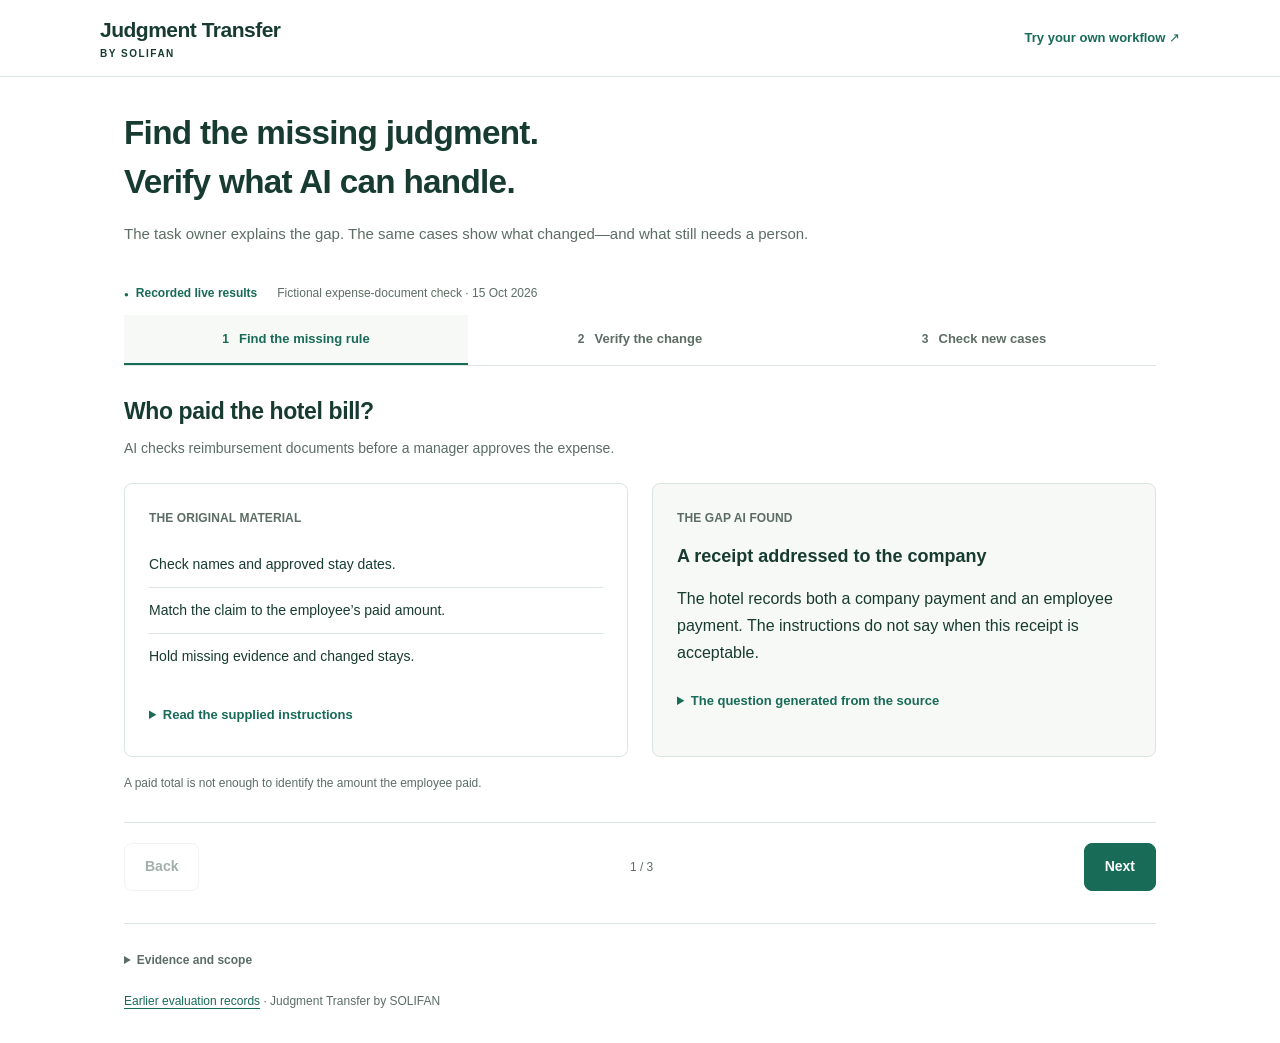
==== commit 8cb4b6c3: "Apply explicit approved stop rules before model dispatch and preserve bounded USD recovery records" ====
--- a/app/web/demo/index.html
+++ b/app/web/demo/index.html
@@ -2,8 +2,8 @@
 <html lang="en"><head><meta charset="utf-8"><meta name="viewport" content="width=device-width,initial-scale=1"><title>Judgment Transfer — See what the explanation changes</title><link rel="stylesheet" href="demo.css"></head>
 <body><header><a class="brand" href="#1">Judgment Transfer <span>by SOLIFAN</span></a><a class="workspace" href="/">Try your own workflow ↗</a></header>
 <main><section class="intro"><p class="eyebrow">BEFORE YOU HAND A JOB TO AI</p><h1>Find the missing judgment.<br>Verify what AI can handle.</h1><p class="lead">The task owner explains the gap. The same cases show what changed—and what still needs a person.</p></section>
-<div class="demo-bar"><span class="recording">Recorded live Gemini results</span><span>Fictional expense-document check · 15 Oct 2026</span></div>
+<div class="demo-bar"><span class="recording">Recorded live results</span><span>Fictional expense-document check · 15 Oct 2026</span></div>
 <nav id="steps" aria-label="Demo steps"></nav><section id="stage" aria-live="polite"></section>
 <div class="step-controls"><button id="previous" class="secondary">Back</button><span id="progress"></span><button id="next">Next</button></div>
-<footer><details><summary>Evidence and scope</summary><p id="scope"></p><p id="protocol"></p><p id="record-note"></p><p>Gemini reads the policy and claim documents. Cloud Run executes the isolated checks; Firestore retains versioned decisions and evidence links.</p><pre id="record-ids"></pre></details><a href="/assets/review/index.html">Earlier evaluation records</a><span> · Judgment Transfer by SOLIFAN</span></footer></main>
+<footer><details><summary>Evidence and scope</summary><p id="scope"></p><p id="protocol"></p><p id="record-note"></p><p>Gemini examines the materials and case facts. Approved stop conditions run directly in Cloud Run; Firestore retains versioned decisions and evidence links.</p><pre id="record-ids"></pre></details><a href="/assets/review/index.html">Earlier evaluation records</a><span> · Judgment Transfer by SOLIFAN</span></footer></main>
 <script src="evidence.js"></script><script src="demo.js"></script></body></html>
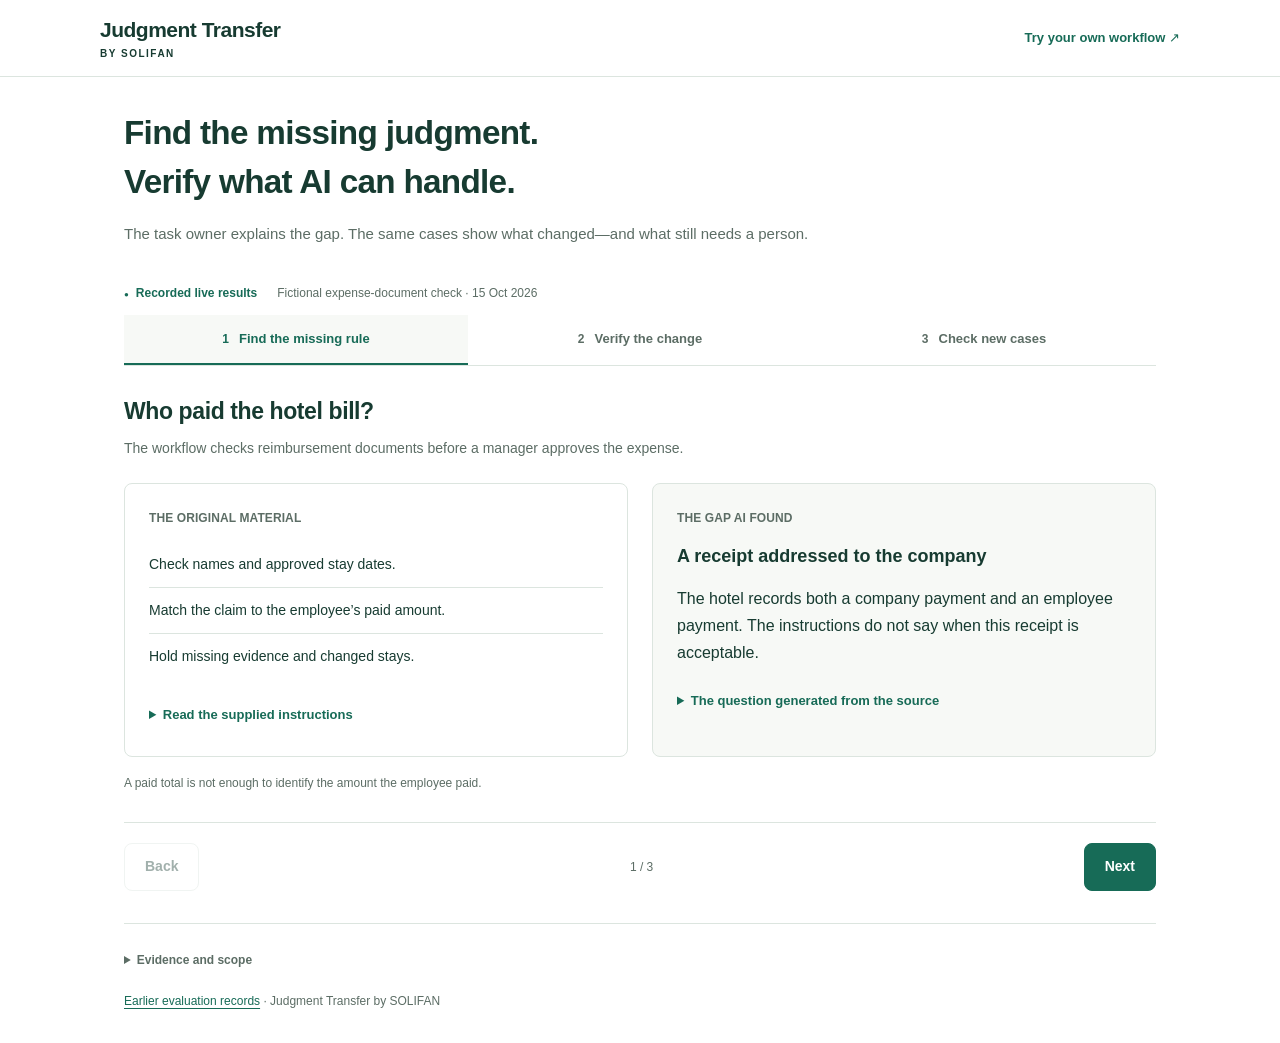
==== commit 188478b9: "Execute approved workflows deterministically and replay saved USD versions with zero model calls" ====
--- a/app/web/demo/index.html
+++ b/app/web/demo/index.html
@@ -5,5 +5,5 @@
 <div class="demo-bar"><span class="recording">Recorded live results</span><span>Fictional expense-document check · 15 Oct 2026</span></div>
 <nav id="steps" aria-label="Demo steps"></nav><section id="stage" aria-live="polite"></section>
 <div class="step-controls"><button id="previous" class="secondary">Back</button><span id="progress"></span><button id="next">Next</button></div>
-<footer><details><summary>Evidence and scope</summary><p id="scope"></p><p id="protocol"></p><p id="record-note"></p><p>Gemini examines the materials and case facts. Approved stop conditions run directly in Cloud Run; Firestore retains versioned decisions and evidence links.</p><pre id="record-ids"></pre></details><a href="/assets/review/index.html">Earlier evaluation records</a><span> · Judgment Transfer by SOLIFAN</span></footer></main>
+<footer><details><summary>Evidence and scope</summary><p id="scope"></p><p id="protocol"></p><p id="record-note"></p><p>Gemini turns materials and explanations into reviewable conditions. After approval, Cloud Run applies those conditions; Firestore retains versioned decisions and evidence links.</p><pre id="record-ids"></pre></details><a href="/assets/review/index.html">Earlier evaluation records</a><span> · Judgment Transfer by SOLIFAN</span></footer></main>
 <script src="evidence.js"></script><script src="demo.js"></script></body></html>
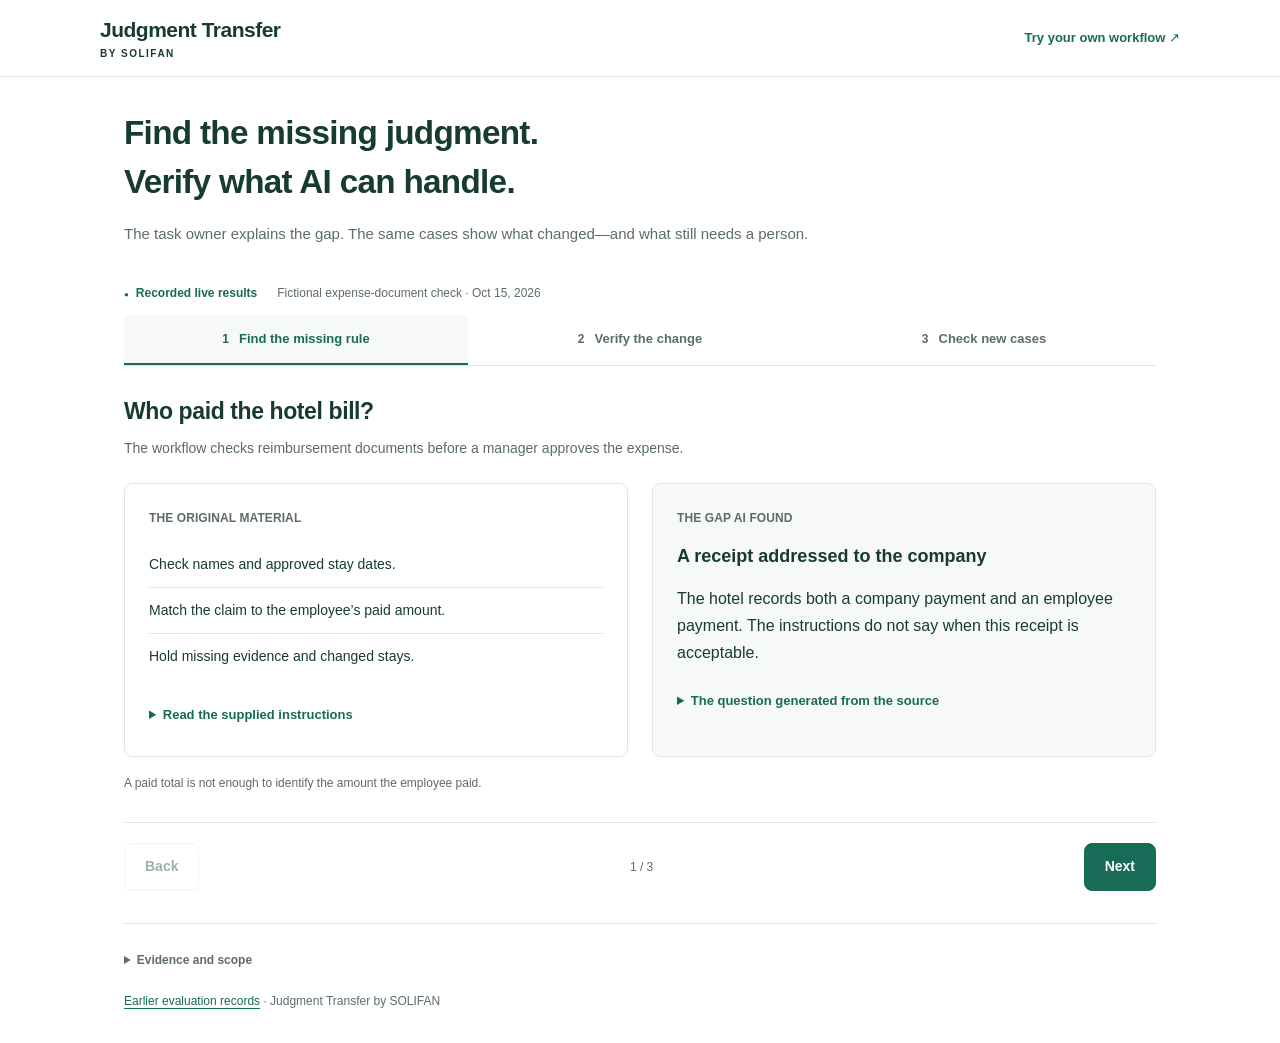
==== commit 0538aecf: "Revise receipt acceptance scenario and verify fresh same-code USD comparisons" ====
--- a/app/web/demo/index.html
+++ b/app/web/demo/index.html
@@ -2,7 +2,7 @@
 <html lang="en"><head><meta charset="utf-8"><meta name="viewport" content="width=device-width,initial-scale=1"><title>Judgment Transfer — See what the explanation changes</title><link rel="stylesheet" href="demo.css"></head>
 <body><header><a class="brand" href="#1">Judgment Transfer <span>by SOLIFAN</span></a><a class="workspace" href="/">Try your own workflow ↗</a></header>
 <main><section class="intro"><p class="eyebrow">BEFORE YOU HAND A JOB TO AI</p><h1>Find the missing judgment.<br>Verify what AI can handle.</h1><p class="lead">The task owner explains the gap. The same cases show what changed—and what still needs a person.</p></section>
-<div class="demo-bar"><span class="recording">Recorded live results</span><span>Fictional expense-document check · 15 Oct 2026</span></div>
+<div class="demo-bar"><span class="recording">Recorded live results</span><span id="demo-context">Fictional expense-document check</span></div>
 <nav id="steps" aria-label="Demo steps"></nav><section id="stage" aria-live="polite"></section>
 <div class="step-controls"><button id="previous" class="secondary">Back</button><span id="progress"></span><button id="next">Next</button></div>
 <footer><details><summary>Evidence and scope</summary><p id="scope"></p><p id="protocol"></p><p id="record-note"></p><p>Gemini turns materials and explanations into reviewable conditions. After approval, Cloud Run applies those conditions; Firestore retains versioned decisions and evidence links.</p><pre id="record-ids"></pre></details><a href="/assets/review/index.html">Earlier evaluation records</a><span> · Judgment Transfer by SOLIFAN</span></footer></main>
